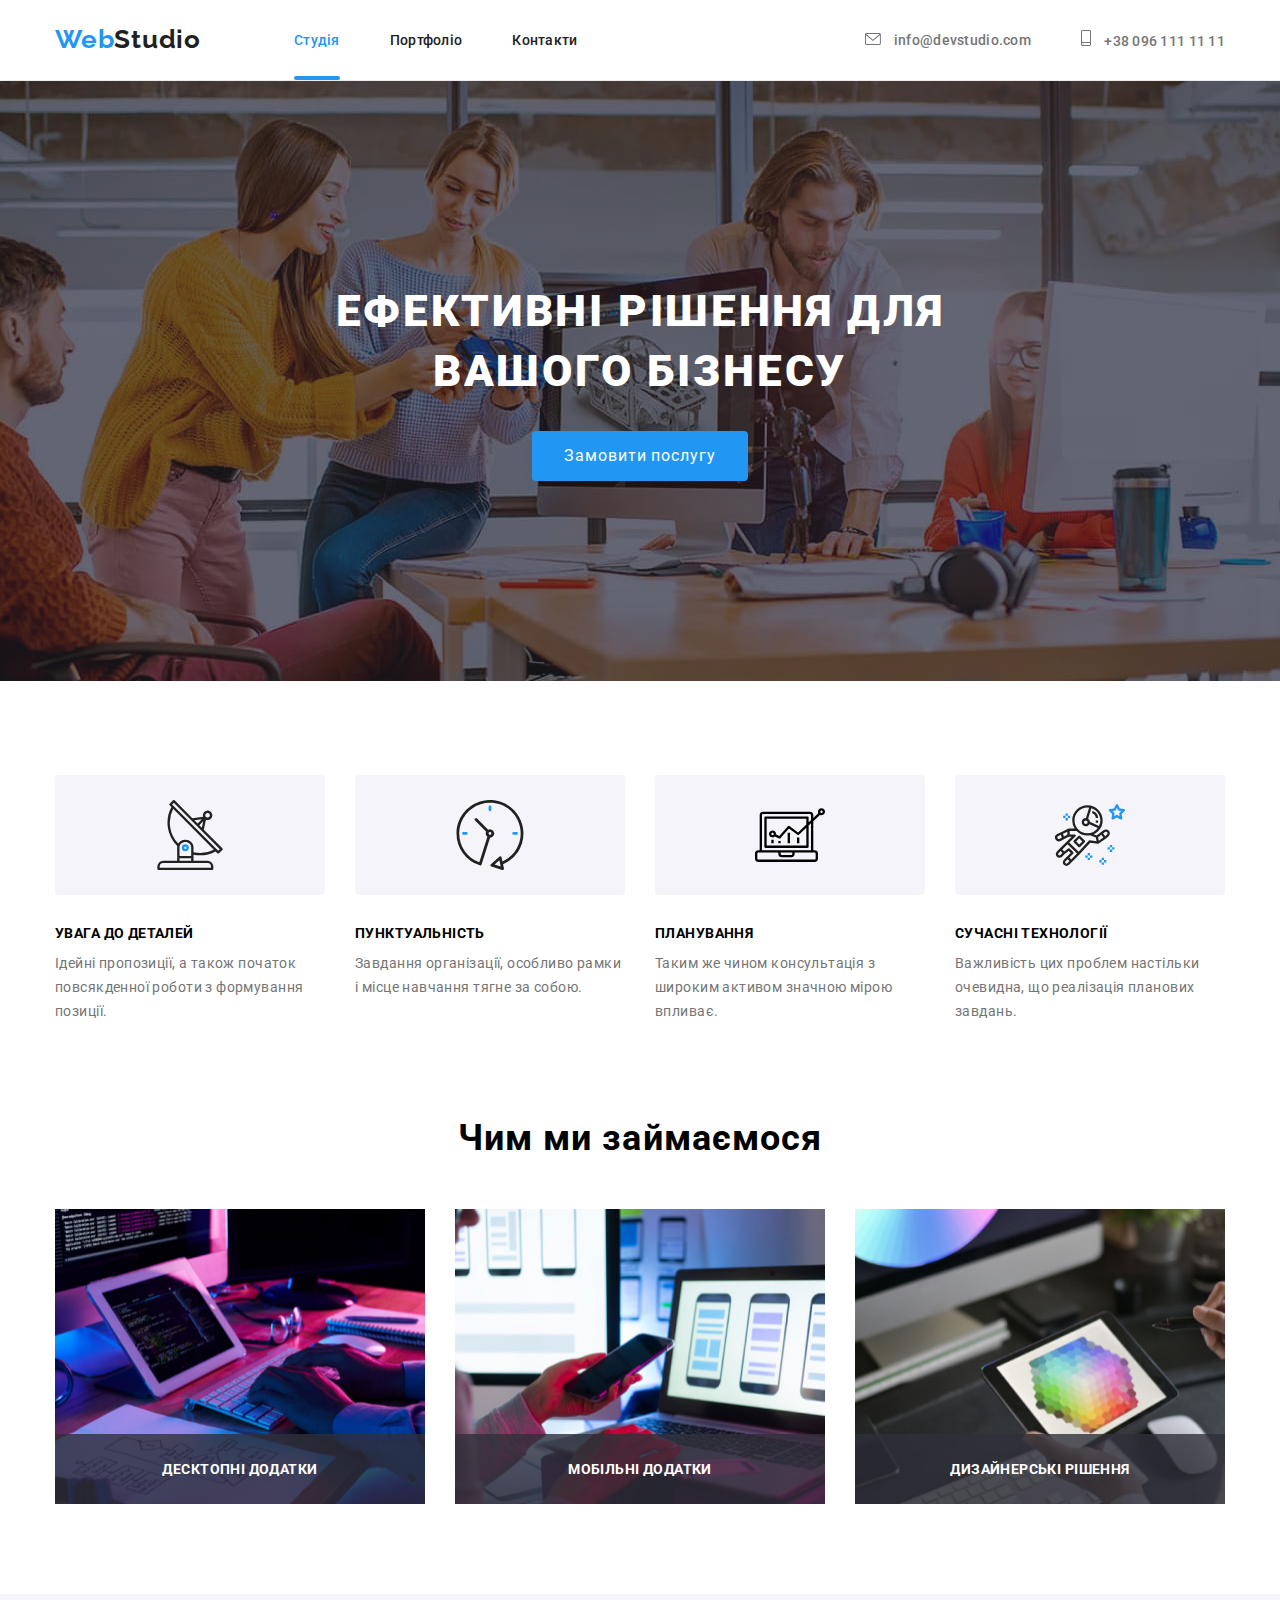
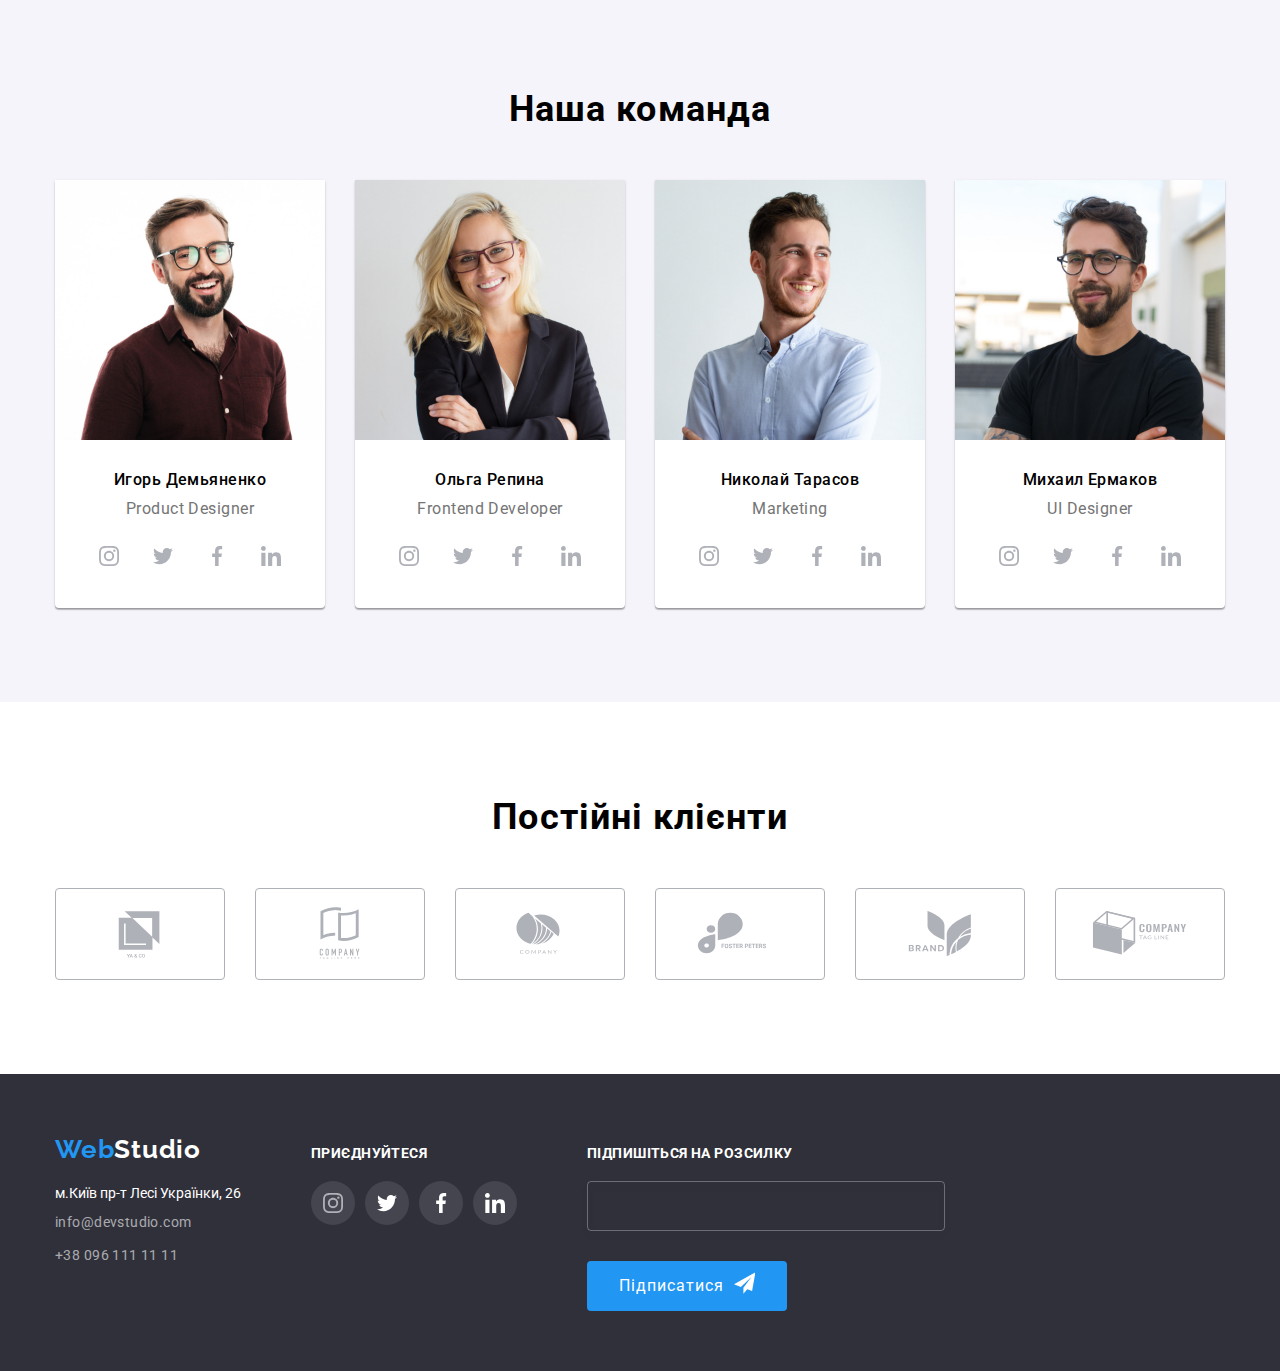
==== index.html @ 28ebb32f "додає частину стилів для модалки" ====
<!DOCTYPE html>
<html lang="uk">
  <head>
    <meta charset="UTF-8" />
    <meta http-equiv="X-UA-Compatible" content="IE=edge" />
    <meta name="viewport" content="width=device-width, initial-scale=1.0" />
    <title>Головна</title>
    <link rel="preconnect" href="https://fonts.googleapis.com" />
    <link rel="preconnect" href="https://fonts.gstatic.com" crossorigin />
    <link
      href="https://fonts.googleapis.com/css2?family=Raleway:wght@700&family=Roboto:wght@400;500;700;900&display=swap"
      rel="stylesheet"
    />
    <link
      rel="stylesheet"
      href="https://cdnjs.cloudflare.com/ajax/libs/modern-normalize/1.1.0/modern-normalize.min.css"
    />
    <link rel="stylesheet" href="./css/styles.css" />
  </head>
  <body>
    <!-- HEADER -->
    <header class="header">
      <div class="container header-container">
        <nav class="header-container header-nav">
          <a class="logo" href="" lang="en"
            >Web<span class="logo-accent">Studio</span></a
          >
          <ul class="list site-nav">
            <li class="list-nav-item"><a class="site-nav header-link current" href="">Студія</a></li>
            <li class="list-nav-item"><a class="site-nav header-link" href="./portfolio.html">Портфоліо</a></li>
            <li class="list-nav-item"><a class="site-nav header-link" href="">Контакти</a></li>
          </ul>
        </nav>
        <ul class="list header-container">
          <li>
            <a class="contacts" href="mailto:info@devstudio.com"
        ><svg class="contacts-icon" width="16" height="12"><use href="./images/icons.svg#envelope"></use>
        </svg> info@devstudio.com</a
            >
          </li>
          <li><a class="contacts" href="tel:+380961111111"> <svg class="contacts-icon" width="10" height="16">
            <use href="./images/icons.svg#smartphone"></use>
          </svg> +38 096 111 11 11</a></li>
        </ul>
      </div>
    </header>
    <!-- MAIN -->
    <main>
      <!-- Ефективні рішення -->
      <section class="overlay heading hero-heading">
        <h1 class="heading heading-title">Ефективні рішення для вашого бізнесу</h1>
        <button type="button" class="button" data-modal-open>Замовити послугу</button>
      </section>

      <!--  Особливості (приховано)-->
      <section class="features section">
        
        <div class="container features-container">
          <h2 class="visually-hidden">Особливості компанії</h2>
          <ul class="list features-list">
            <li class="features-items">
              <div class="icon-box">
              <svg width="70" height="70">
                <use href="./images/icons.svg#antenna"></use>
              </svg>
            </div>
              <h3 class="features-item">Увага до деталей</h3>
              <p class="features-item-descr">
                Ідейні пропозиції, а також початок повсякденної роботи з формування позиції.
              </p>
            </li>
            <li class="features-items">
              <div class="icon-box">
                <svg width="70" height="70">
                  <use href="./images/icons.svg#clock"></use>
                </svg>
              </div>
              <h3 class="features-item">Пунктуальність</h3>
              <p class="features-item-descr">
                Завдання організації, особливо рамки і місце навчання тягне за собою.
              </p>
            </li>
            <li class="features-items">
              <div class="icon-box">
                <svg width="70" height="70">
                  <use href="./images/icons.svg#diagram"></use>
                </svg>
              </div>
              <h3 class="features-item">Планування</h3>
              <p class="features-item-descr">
                Таким же чином консультація з широким активом значною мірою впливає.
              </p>
            </li>
            <li class="features-items">
              <div class="icon-box">
                <svg width="70" height="70">
                  <use href="./images/icons.svg#astronaut"></use>
                </svg>
              </div>
              <h3 class="features-item">Сучасні технології</h3>
              <p class="features-item-descr">
                Важливість цих проблем настільки очевидна, що реалізація планових завдань.
              </p>
            </li>
          </ul>
        </div>
      </section>

      <!-- Чим займаються -->
      <section>
        <div class="container work-container">
          <h2 class="heading-two">Чим ми займаємося</h2>
          <ul class="list list-container">
            <li class="list-container-item">
              <img src="./images/box1.jpg" alt="Руки на клавіатурі" width="370" height="295" />
              <div class="work-overlay">
                <p class="work-overlay-text">Десктопні додатки</p>
              </div>
            </li>
            <li class="list-container-item">
              <img src="./images/box2.jpg" alt="Телефон у руці" width="370" height="295" />
              <div class="work-overlay">
                <p class="work-overlay-text">Мобільні додатки</p>
              </div>
            </li>
            <li class="list-container-item">
              <img src="./images/box3.jpg" alt="Планшет у руці" width="370" height="295" />
              <div class="work-overlay">
                <p class="work-overlay-text">Дизайнерські рішення</p>
              </div>
            </li>
          </ul>
        </div>
      </section>
      <!-- Наша команда -->
      <section class="section team-section">
        <div class="container">
          <h2 class="heading-two">Наша команда</h2>
          <ul class="list team-container">
            <li class="team-card">
              <img src="./images/img-team1.jpg" alt="Фото дизайнера" width="270" height="260" />
              <div class="team-wrapper">
                <h3 class="team-name">Игорь Демьяненко</h3>
                <p class="team-job" lang="en">Product Designer</p>
                <ul class="socials list">
                  <li class="socials-item">
                    <a class="socials-link link" href="" target="_blank" rel="noopener noreferrer" aria-label="instagram">
                      <svg class="socials-icon" width="20" height="20">
                        <use href="./images/icons.svg#instagram"></use>
                      </svg>
                    </a>
                  </li>

                  <li class="socials-item">
                    <a class="socials-link link" href="" target="_blank" rel="noopener noreferrer" aria-label="twitter">
                      <svg class="socials-icon" width="20" height="20">
                        <use href="./images/icons.svg#twitter"></use>
                      </svg>
                    </a>
                  </li>

                  <li class="socials-item">
                    <a class="socials-link link" href="" target="_blank" rel="noopener noreferrer" aria-label="facebook">
                      <svg class="socials-icon" width="20" height="20">
                        <use href="./images/icons.svg#facebook"></use>
                      </svg>
                    </a>
                  </li>

                  <li class="socials-item">
                    <a class="socials-link link" href="" target="_blank" rel="noopener noreferrer" aria-label="linkedin">
                      <svg class="socials-icon" width="20" height="20">
                        <use href="./images/icons.svg#linkedin"></use>
                      </svg>
                    </a>
                  </li>
              </div>
            </li>
            <li class="team-card">
              <img src="./images/img-team2.jpg" alt="Фото разработчика" width="270" height="260" />
              <div class="team-wrapper">
                <h3 class="team-name">Ольга Репина</h3>
                <p class="team-job" lang="en">Frontend Developer</p>
                <ul class="socials list">
                  <li class="socials-item">
                    <a class="socials-link link" href="" target="_blank" rel="noopener noreferrer" aria-label="instagram">
                      <svg class="socials-icon" width="20" height="20">
                        <use href="./images/icons.svg#instagram"></use>
                      </svg>
                    </a>
                  </li>

                  <li class="socials-item">
                    <a class="socials-link link" href="" target="_blank" rel="noopener noreferrer" aria-label="twitter">
                      <svg class="socials-icon" width="20" height="20">
                        <use href="./images/icons.svg#twitter"></use>
                      </svg>
                    </a>
                  </li>

                  <li class="socials-item">
                    <a class="socials-link link" href="" target="_blank" rel="noopener noreferrer" aria-label="facebook">
                      <svg class="socials-icon" width="20" height="20">
                        <use href="./images/icons.svg#facebook"></use>
                      </svg>
                    </a>
                  </li>

                  <li class="socials-item">
                    <a class="socials-link link" href="" target="_blank" rel="noopener noreferrer" aria-label="linkedin">
                      <svg class="socials-icon" width="20" height="20">
                        <use href="./images/icons.svg#linkedin"></use>
                      </svg>
                    </a>
                  </li>
      
                  
              </div>
            </li>
            <li class="team-card">
              <img src="./images/img-team3.jpg" alt="Фото маркетолога" width="270" height="260" />
              <div class="team-wrapper">
                <h3 class="team-name">Николай Тарасов</h3>
                <p class="team-job" lang="en">Marketing</p>
                <ul class="socials list">
                  <li class="socials-item">
                    <a class="socials-link link" href="" target="_blank" rel="noopener noreferrer" aria-label="instagram">
                      <svg class="socials-icon" width="20" height="20">
                        <use href="./images/icons.svg#instagram"></use>
                      </svg>
                    </a>
                  </li>

                  <li class="socials-item">
                    <a class="socials-link link" href="" target="_blank" rel="noopener noreferrer" aria-label="twitter">
                      <svg class="socials-icon" width="20" height="20">
                        <use href="./images/icons.svg#twitter"></use>
                      </svg>
                    </a>
                  </li>

                  <li class="socials-item">
                    <a class="socials-link link" href="" target="_blank" rel="noopener noreferrer" aria-label="facebook">
                      <svg class="socials-icon" width="20" height="20">
                        <use href="./images/icons.svg#facebook"></use>
                      </svg>
                    </a>
                  </li>

                  <li class="socials-item">
                    <a class="socials-link link" href="" target="_blank" rel="noopener noreferrer" aria-label="linkedin">
                      <svg class="socials-icon" width="20" height="20">
                        <use href="./images/icons.svg#linkedin"></use>
                      </svg>
                    </a>
                  </li>
              </div>
            </li>
            <li class="team-card">
              <img
                src="./images/img-team4.jpg"
                alt="Фото дизайнера интерфейса"
                width="270"
                height="260"
              />
              <div class="team-wrapper">
                <h3 class="team-name">Михаил Ермаков</h3>
                <p class="team-job" lang="en">UI Designer</p>
                <ul class="socials list">
                  <li class="socials-item">
                    <a class="socials-link link" href="" target="_blank" rel="noopener noreferrer" aria-label="instagram">
                      <svg class="socials-icon" width="20" height="20">
                        <use href="./images/icons.svg#instagram"></use>
                      </svg>
                    </a>
                  </li>

                  <li class="socials-item">
                    <a class="socials-link link" href="" target="_blank" rel="noopener noreferrer" aria-label="twitter">
                      <svg class="socials-icon" width="20" height="20">
                        <use href="./images/icons.svg#twitter"></use>
                      </svg>
                    </a>
                  </li>

                  <li class="socials-item">
                    <a class="socials-link link" href="" target="_blank" rel="noopener noreferrer" aria-label="facebook">
                      <svg class="socials-icon" width="20" height="20">
                        <use href="./images/icons.svg#facebook"></use>
                      </svg>
                    </a>
                  </li>

                  <li class="socials-item">
                    <a class="socials-link link" href="" target="_blank" rel="noopener noreferrer" aria-label="linkedin">
                      <svg class="socials-icon" width="20" height="20">
                        <use href="./images/icons.svg#linkedin"></use>
                      </svg>
                    </a>
                  </li>
              </div>
            </li>
          </ul>
          </ul>
        </div>
      </section>
    </main>

<!-- Постійні клієнти -->
<section class="section">
  <div class="container">
<h2 class="heading-two">Постійні клієнти</h2>

<ul class="clients-container list">
  <li class="clients-container">
    <a class="link clients-link" href="" target="_blank" rel="noopener noreferrer" aria-label="logo-one">
      <svg class="clients-icon" width="106" height="60">
        <use href="./images/icons.svg#logo-1"></use>
      </svg>
    </a>
  </li>

  <li class="clients-container">
    <a class="link clients-link" href="" target="_blank" rel="noopener noreferrer" aria-label="logo-two">
      <svg class="clients-icon" width="106" height="60">
        <use href="./images/icons.svg#logo-2"></use>
      </svg>
    </a>
  </li>
  <li class="clients-container">
    <a class="link clients-link" href="" target="_blank" rel="noopener noreferrer" aria-label="logo-three">
      <svg class="clients-icon" width="106" height="60">
        <use href="./images/icons.svg#logo-3"></use>
      </svg>
    </a>
  </li>
  <li class="clients-container">
    <a class="link clients-link" href="" target="_blank" rel="noopener noreferrer" aria-label="logo-four">
      <svg class="clients-icon" width="106" height="60">
        <use href="./images/icons.svg#logo-4"></use>
      </svg>
    </a>
  </li>
  <li class="clients-container">
    <a class="link clients-link" href="" target="_blank" rel="noopener noreferrer" aria-label="logo-five">
      <svg class="clients-icon" width="106" height="60">
        <use href="./images/icons.svg#logo-5"></use>
      </svg>
    </a>
  </li>
  <li class="clients-container">
    <a class="link clients-link" href="" target="_blank" rel="noopener noreferrer" aria-label="logo-six">
      <svg class="clients-icon" width="106" height="60">
        <use href="./images/icons.svg#logo-6"></use>
      </svg>
    </a>
  </li>
</ul>
  </div>
  

</section>

    <!-- Футер -->
    <footer class="bottom">
      <div class="container bottom-container">
        <div><a class="bottom-logo" href="" lang="en"
          >Web<span class="bottom-logo-accent">Studio</span></a
        >
        <address class="contact-info">
          <p class="place">м.Київ пр-т Лесі Українки, 26</p>
          <ul class="list list-bottom-contacts">
            <li>
              <a class="bottom-contacts" href="mailto:info@devstudio.com">info@devstudio.com</a>
            </li>
            <li><a class="bottom-contacts" href="tel:+380961111111">+38 096 111 11 11</a></li>
          </ul>
        </address>
      </div>
<div class="bottom-invitation">
  <p class="bottom-invitation-text">Приєднуйтеся</p>
  <ul class="socials list">
    <li class="bottom-socials-item">
      <a class="bottom-socials-link link" href="" target="_blank" rel="noopener noreferrer" aria-label="instagram">
        <svg class="socials-icon" width="20" height="20">
          <use href="./images/icons.svg#instagram"></use>
        </svg>
      </a>
    </li>

    <li class="bottom-socials-item">
      <a class="bottom-socials-link link" href="" target="_blank" rel="noopener noreferrer" aria-label="twitter">
        <svg class="bottom-socials-icon" width="20" height="20">
          <use href="./images/icons.svg#twitter"></use>
        </svg>
      </a>
    </li>

    <li class="bottom-socials-item">
      <a class="bottom-socials-link link" href="" target="_blank" rel="noopener noreferrer" aria-label="facebook">
        <svg class="bottom-socials-icon" width="20" height="20">
          <use href="./images/icons.svg#facebook"></use>
        </svg>
      </a>
    </li>

    <li class="bottom-socials-item">
      <a class="bottom-socials-link link" href="" target="_blank" rel="noopener noreferrer" aria-label="linkedin">
        <svg class="bottom-socials-icon" width="20" height="20">
          <use href="./images/icons.svg#linkedin"></use>
        </svg>
      </a>
    </li>
    </ul>
</div>

<div class="bottom-invitation">
  <p class="bottom-invitation-text">Підпишіться на розсилку</p>
<form>
<input class="bottom-user-email" type="email">
<button type="submit" class="bottom-button">Підписатися <svg class="bottom-subscr-icon" width="24" height="24">
  <use href="./images/icons.svg#icon-send"></use>
</svg> </button>

</form>

</div>
</div>
    </footer>

<!-- Модалка -->
<div class="backdrop is-hidden" data-modal>
<div class="modal">
  <button class="modal-btn" data-modal-close>
    <svg class="modal-btn-icon" width="18" height="18">
      <use href="./images/icons.svg#close"></use>
    </svg>
  </button>

  <form class="register-form">
    <strong class="register-form-title">Залиште свої дані, ми вам зателефонуємо</strong>
    <div class="register-form-group" role="group">
      <label class="register-form-wrap">
      <span class="form-label">Ім'я</span>
      <input class="form-input" type="text" name="user-name">
<svg class="form-icon" width="18" height="18">
  <use href="./images/icons.svg#person-black"></use>
</svg>
</label> 

<label class="register-form-wrap">
  <span class="form-label">Телефон</span>
  <input class="form-input" type="tel" name="user-tel">
<svg class="form-icon" width="18" height="18">
<use href="./images/icons.svg#phone-black"></use>
</svg>
</label> 

<label class="register-form-wrap">
  <span class="form-label">Пошта</span>
  <input class="form-input" type="email" name="user-email">
<svg class="form-icon" width="18" height="18">
<use href="./images/icons.svg#email-black"></use>
</svg>
</label> 

<label class="register-form-wrap">
  <span class="form-label">Коментар</span>
  <textarea class="register-form-input" type="text" name="comment" placeholder="Введіть текст"></textarea>
</label> 
</div>

<!-- Приймаю умови -->
<label class="register-form-agreement">
  
  <input class="register-checkbox" type="checkbox" name="agreement">
  <svg class="register-form-icon" width="16" height="15">
<use class="register-form-icon-unchecked" href="./images/icons.svg#checkbox"></use>
<use class="register-form-icon-checked" href="./images/icons.svg#icon-check"></use>
</svg>
<span class="">Погоджуюся з розсилкою та приймаю <a href="">Умови договору</a></span>
</label> 




<button class="register-form-btn" type="submit">Відправити</button>

  </form>
</div>

</div>


    <script src="./js/modal.js"></script>
  </body>
</html>
---- css/styles.css ----
:root {
  /* fonts */
  --main-font: 'Roboto', sans-serif;
  --additional-font: 'Raleway', sans-serif;
  /* text colors */
  --dark-txt-color: #212121;
  --grey-txt-color: #757575;
  --white-txt-color: #ffffff;
  --accent-txt-color: #2196f3;
  /* bg colors */
  --main-bgc: #ffffff;
  --additional-bgc: #2f303a;
  --accent-color: #2196f3;
  /* icons colors */
  --grey-icon-color: #afb1b8;
  --accent-icon-color: #2196f3;
  --white-icon-color: #ffffff;
}

body {
  font-family: var(--main-font);
  background: var(--main-bgc);
  margin: 0;
}

.container {
  width: 1200px;
  margin-right: auto;
  margin-left: auto;
  padding-right: 15px;
  padding-left: 15px;
}

/* Reset styles */
h1,
h2,
h3,
h4,
h5,
h6,
p {
  margin: 0;
}

img {
  display: block;
}

.list {
  list-style: none;
  text-decoration: none;
  padding: 0;
  margin: 0;
}

.link {
  text-decoration: none;
  color: currentColor;
}

/* Стилі для index.html */
/* Header для двох сторінок + частина Footer*/
.header {
  border-bottom: 1px solid #ececec;
}

.header-container {
  display: flex;
  align-items: center;
}

.header-nav {
  margin-right: auto;
}

.header-link {
  padding-top: 32px;
  padding-bottom: 32px;
  display: block;
}

.logo {
  font-family: var(--additional-font);
  font-weight: 700;
  font-size: 26px;
  line-height: calc(31 / 26);
  letter-spacing: 0.03em;
  color: var(--accent-txt-color);
  text-decoration: none;
  margin-right: 93px;
  padding-top: 24px;
  padding-bottom: 25px;
}
.logo-accent {
  color: var(--dark-txt-color);
}

.site-nav {
  font-weight: 500;
  font-size: 14px;
  line-height: calc(16 / 14);
  letter-spacing: 0.02em;
  text-decoration: none;
  color: var(--dark-txt-color);

  transition-property: color;
  transition-duration: 250ms;
  transition-timing-function: cubic-bezier(0.4, 0, 0.2, 1);
}

.list.site-nav {
  display: flex;
  gap: 50px;
}

.site-nav:hover,
.site-nav:focus {
  color: var(--accent-color);
}

.list .site-nav.current {
  color: var(--accent-txt-color);
}

.list-nav-item {
  position: relative;
}

.header-link.current::after {
  content: '';
  position: absolute;
  bottom: 0;
  left: 0;
  display: block;
  width: 100%;
  height: 4px;
  background-color: var(--accent-color);
  border-radius: 2px;
}

.list.header-container {
  gap: 50px;
}
.contacts {
  font-weight: 500;
  font-size: 14px;
  line-height: calc(16 / 14);
  letter-spacing: 0.02em;
  color: var(--grey-txt-color);
  text-decoration: none;
  padding-top: 32px;
  padding-bottom: 32px;

  transition-property: color;
  transition-duration: 250ms;
  transition-timing-function: cubic-bezier(0.4, 0, 0.2, 1);
}

.contacts:hover,
.contacts:focus {
  color: var(--accent-color);
}

.contacts-icon {
  fill: currentColor;
  margin-right: 10px;
}

/* Ефективні рішення  */
.heading {
  font-family: inherit;
  font-weight: 900;
  font-size: 44px;
  line-height: calc(60 / 44);
  text-align: center;
  letter-spacing: 0.06em;
  text-transform: uppercase;
  color: var(--white-txt-color);
}

.hero-heading {
  padding-top: 200px;
  padding-bottom: 200px;
}

.heading-title {
  width: 696px;
  margin-left: auto;
  margin-right: auto;
}

/*ФОНОВЕ ЗОБРАЖЕННЯ  */
.overlay {
  height: 600px;
  max-width: 1600px;
  margin-right: auto;
  margin-left: auto;
  background-image: linear-gradient(to right, rgba(47, 48, 58, 0.4), rgba(47, 48, 58, 0.4)),
    url('../images/img-bg.jpg');
  background-repeat: no-repeat;
  background-size: cover;
  background-position: center;
}

/* Кнопка Замовити послугу */

.button {
  color: var(--white-txt-color);
  background-color: var(--accent-color);
  border: var(--accent-color);
  cursor: pointer;
  font-size: 16px;
  line-height: calc(30 / 16);
  letter-spacing: 0.06em;
  font-family: inherit;
  padding: 10px 32px;
  border-radius: 4px;
  margin-top: 30px;

  transition-property: background-color;
  transition-duration: 250ms;
  transition-timing-function: cubic-bezier(0.4, 0, 0.2, 1);
}

.button:hover,
.button:focus {
  background-color: #188ce8;
}

/* Особливості компанії */
.visually-hidden {
  position: absolute;
  width: 1px;
  height: 1px;
  margin: -1px;
  border: 0;
  padding: 0;
  white-space: nowrap;
  clip-path: inset(100%);
  clip: rect(0 0 0 0);
  overflow: hidden;
}

.features-list {
  display: flex;
  gap: 30px;
}

.features-container {
  width: 1200px;
  margin-left: auto;
  margin-right: auto;
  padding-left: 15px;
  padding-right: 15px;
}

.features-items {
  width: 270px;
}

.features-item {
  font-weight: 700;
  font-size: 14px;
  line-height: calc(16 / 14);
  letter-spacing: 0.03em;
  text-transform: uppercase;
  margin-bottom: 10px;
}

.features-item-descr {
  font-size: 14px;
  line-height: calc(24 / 14);
  letter-spacing: 0.03em;
  color: var(--grey-txt-color);
}

.icon-box {
  display: flex;
  justify-content: center;
  align-items: center;
  margin-bottom: 30px;
  height: 120px;
  background-color: #f5f4fa;
  border-radius: 4px;
}

/* Чим займаються */
.work-container {
  padding-bottom: 90px;
}

.list-container {
  display: flex;
  gap: 30px;
}
.list-container-item {
  position: relative;
}

.work-overlay {
  position: absolute;
  display: flex;
  width: 370px;
  height: 70px;
  left: 0px;
  bottom: 0px;
  z-index: 50;
  background: rgba(47, 48, 58, 0.8);
  justify-content: center;
  align-items: center;
}
.work-overlay-text {
  font-weight: 700;
  font-size: 14px;
  line-height: calc(16 / 14);
  letter-spacing: 0.03em;
  text-transform: uppercase;
  color: var(--white-txt-color);
}

/* Наша команда */
.team-section {
  background-color: #f5f4fa;
}

.heading-two {
  font-weight: 700;
  font-size: 36px;
  line-height: calc(42 / 36);
  letter-spacing: 0.03em;
  text-align: center;
  margin-bottom: 50px;
}

.team-container {
  display: flex;
  gap: 30px;
}

.team-card {
  box-shadow: 0px 1px 3px rgba(0, 0, 0, 0.12), 0px 1px 1px rgba(0, 0, 0, 0.14),
    0px 2px 1px rgba(0, 0, 0, 0.2);
  border-radius: 0px 0px 4px 4px;
  background-color: var(--main-bgc);
}

.team-wrapper {
  padding-top: 30px;
  padding-bottom: 30px;
}

.team-name {
  font-size: 16px;
  font-weight: 500;
  line-height: calc(19 / 16);
  text-align: center;
  letter-spacing: 0.03em;
  margin-bottom: 10px;
}

.team-job {
  line-height: calc(19 / 16);
  text-align: center;
  letter-spacing: 0.03em;
  color: var(--grey-txt-color);
  margin-bottom: 16px;
}

/* Social icons */
.socials {
  display: flex;
  align-items: center;
  justify-content: center;
  gap: 10px;
}

.socials-link {
  display: flex;
  align-items: center;
  justify-content: center;
  width: 44px;
  height: 44px;
  background-color: var(--main-bgc);
  border-radius: 50%;

  transition-property: background-color;
  transition-duration: 250ms;
  transition-timing-function: cubic-bezier(0.4, 0, 0.2, 1);
}

.socials-icon {
  fill: var(--grey-icon-color);
  transition-property: fill;
  transition-duration: 250ms;
  transition-timing-function: cubic-bezier(0.4, 0, 0.2, 1);
}

.socials-link:hover,
.socials-link:focus {
  background-color: var(--accent-color);
}

.socials-link:hover .socials-icon,
.socials-link:focus .socials-icon {
  fill: var(--white-icon-color);
}

/* Фільтри-кнопки на сторінці Портфоліо*/
.filters-container {
  display: flex;
  justify-content: center;
  gap: 8px;
  margin-bottom: 50px;
}

.filters-button {
  font-weight: 500;
  font-family: inherit;
  font-size: 16px;
  line-height: calc(26 / 16);
  letter-spacing: 0.03em;
  border: transparent;
  border-radius: 4px;
  cursor: pointer;
  padding: 6px 22px;
  box-shadow: none;
  transition-property: color, background-color, box-shadow;
  transition-duration: 250ms;
  transition-timing-function: cubic-bezier(0.4, 0, 0.2, 1);
}

.filters-button:hover,
.filters-button:focus {
  color: var(--white-txt-color);
  background-color: var(--accent-color);
  box-shadow: 0px 3px 1px rgba(0, 0, 0, 0.1), 0px 1px 2px rgba(0, 0, 0, 0.08),
    0px 2px 2px rgba(0, 0, 0, 0.12);
  border-radius: 4px;
}

.header-pages {
  font-weight: 500;
  font-size: 14px;
  line-height: calc(16 / 14);
  letter-spacing: 0.02em;
  color: var(--dark-txt-color);
  text-decoration: none;

  transition-property: color;
  transition-duration: 250ms;
  transition-timing-function: cubic-bezier(0.4, 0, 0.2, 1);
}

.header-pages:hover,
.header-pages:focus {
  color: var(--accent-txt-color);
}

/* Products на Портфоліо*/
.products-container {
  display: flex;
  flex-wrap: wrap;
  gap: 30px;
}

.products-card {
  box-shadow: none;
  transition-property: box-shadow;
  transition-duration: 250ms;
  transition-timing-function: cubic-bezier(0.4, 0, 0.2, 1);
}

.products-card:hover,
.products-card:focus {
  display: block;
  box-shadow: 0px 1px 1px rgba(0, 0, 0, 0.12), 0px 4px 4px rgba(0, 0, 0, 0.06),
    1px 4px 6px rgba(0, 0, 0, 0.16);
}
.products-item {
  font-weight: 700;
  font-size: 18px;
  line-height: 2;
  letter-spacing: 0.06em;
}

.products-descr {
  line-height: calc(30 / 16);
  letter-spacing: 0.03em;
  color: var(--grey-txt-color);
  margin-top: 4px;
}

.products-wrapper {
  padding: 20px 24px;
  border: 1px solid #eeeeee;
  border-top: none;
}

.section {
  padding-top: 94px;
  padding-bottom: 94px;
}

/* Products overlay */
.products-thumb {
  position: relative;
  overflow: hidden;
}

.products-overlay {
  position: absolute;
  width: 100%;
  height: 100%;
  padding: 63px 24px;
  background-color: rgba(33, 150, 243, 0.9);
  transform: translateY(0);
  transition: transform 250ms cubic-bezier(0.4, 0, 0.2, 1);
}

.products-card:hover .products-overlay,
.products-card:focus .products-overlay {
  transform: translateY(-100%);
}

.products-overlay-text {
  font-size: 18px;
  line-height: calc (28 / 18);
  letter-spacing: 0.03em;
  color: var(--white-txt-color);
}

/* Clients */
.clients-container {
  display: flex;
  align-items: center;
  gap: 30px;
  padding: 0px;
}

.clients-link {
  width: 170px;
  height: 92px;
  border: 1px solid var(--grey-icon-color);
  border-radius: 4px;
  display: flex;
  align-items: center;
  justify-content: center;
  background-color: var(--main-bgc);

  transition-property: border;
  transition-duration: 250ms;
  transition-timing-function: cubic-bezier(0.4, 0, 0.2, 1);
}
.clients-icon {
  fill: var(--grey-icon-color);

  transition-property: fill;
  transition-duration: 250ms;
  transition-timing-function: cubic-bezier(0.4, 0, 0.2, 1);
}

.clients-link:hover,
.clients-link:focus {
  border: 1px solid var(--accent-icon-color);
}

.clients-link:hover .clients-icon,
.clients-link:focus .clients-icon {
  fill: var(--accent-icon-color);
}

/* Footer */
.bottom-container {
  display: flex;
  align-items: baseline;
}

.contact-info {
  font-style: normal;
  font-size: 14px;
  margin-top: 20px;
}

.bottom {
  background-color: var(--additional-bgc);
  color: var(--white-txt-color);
  padding-top: 60px;
  padding-bottom: 60px;
}

.bottom-logo {
  font-family: var(--additional-font);
  font-weight: 700;
  font-size: 26px;
  line-height: calc(31 / 26);
  letter-spacing: 0.03em;
  color: var(--accent-txt-color);
  text-decoration: none;
}

.bottom-logo-accent {
  color: var(--white-txt-color);
}

.place {
  margin-bottom: 9px;
}

.list.list-bottom-contacts {
  display: flex;
  flex-direction: column;
  gap: 9px;
}

.bottom-contacts {
  font-size: 14px;
  line-height: calc(24 / 14);
  letter-spacing: 0.03em;
  color: rgba(255, 255, 255, 0.6);
  text-decoration: none;

  transition-property: color;
  transition-duration: 250ms;
  transition-timing-function: cubic-bezier(0.4, 0, 0.2, 1);
}

.bottom-contacts:hover,
.bottom-contacts:focus {
  color: var(--accent-color);
}

.bottom-invitation {
  margin-left: 70px;
  justify-content: baseline;
}

.bottom-invitation-text {
  font-weight: 700;
  font-size: 14px;
  line-height: 16px;
  letter-spacing: 0.03em;
  text-transform: uppercase;
  color: var(--white-txt-color);
  margin-bottom: 20px;
}

.bottom-socials-link {
  display: flex;
  align-items: center;
  justify-content: center;
  width: 44px;
  height: 44px;
  background-color: rgba(255, 255, 255, 0.1);
  border-radius: 50%;

  transition-property: background-color;
  transition-duration: 250ms;
  transition-timing-function: cubic-bezier(0.4, 0, 0.2, 1);
}

.bottom-socials-icon {
  fill: var(--white-icon-color);
}

.bottom-socials-link:hover,
.bottom-socials-link:focus {
  background-color: var(--accent-color);
}

.bottom-user-email {
display: flex;
width: 358px;
height: 50px;
border: 1px solid rgba(255, 255, 255, 0.3);
filter: drop-shadow(0px 4px 4px rgba(0, 0, 0, 0.15));
border-radius: 4px;
background-color: transparent;

}

.bottom-button {
  display: flex;
  width: 200px;
  height: 50px;
  color: var(--white-txt-color);
  background-color: var(--accent-color);
  border: var(--accent-color);
  cursor: pointer;
  font-size: 16px;
  line-height: calc(30 / 16);
  letter-spacing: 0.06em;
  font-family: inherit;
  padding: 10px 32px;
  border-radius: 4px;
  margin-top: 30px;
}

.bottom-subscr-icon {
  margin-left: 10px;
}

/* Модалка */
.backdrop {
  position: fixed;
  top: 0;
  left: 0;
  z-index: 1000;
  width: 100%;
  height: 100%;
  background-color: rgba(0, 0, 0, 0.2);
  opacity: 1;
  transition: opacity 250ms cubic-bezier(0.4, 0, 0.2, 1),
    visibility 250ms cubic-bezier(0.4, 0, 0.2, 1);
}

.backdrop.is-hidden {
  opacity: 0;
  visibility: hidden;
  pointer-events: none;
}

.backdrop.is-hidden .modal {
  transform: translate(-50%, -50%) scale(2);
  opacity: 0;
}

.modal {
  position: absolute;
  top: 50%;
  left: 50%;
  width: 528px;
  height: 521px;
  background-color: var(--main-bgc);
  box-shadow: 0px 1px 3px rgba(0, 0, 0, 0.12), 0px 1px 1px rgba(0, 0, 0, 0.14),
    0px 2px 1px rgba(0, 0, 0, 0.2);
  border-radius: 4px;
padding: 40px;

  transform: translate(-50%, -50%) scale(1);
  opacity: 1;
  transition: transform 350ms cubic-bezier(0.4, 0, 0.2, 1),
    opacity 350ms cubic-bezier(0.4, 0, 0.2, 1);
}

.modal-btn {
  position: absolute;
  top: 8px;
  right: 8px;
  padding: 0px;
  display: flex;
  justify-content: center;
  align-items: center;
  background-color: var(--main-bgc);
  border: 1px solid rgba(0, 0, 0, 0.1);
  cursor: pointer;
}

.register-form {
  text-align: center;
}

.register-form-title {
  display:block;
  margin-bottom: 12px;
  font-size: 20px;
line-height: 23px;
text-align: center;
letter-spacing: 0.03em;
color: var(--dark-txt-color);
}

.register-form-group {
  margin-bottom: 20px;
}

.register-form-wrap {
  display: block;
  position: relative;
  margin-bottom: 10px;
  font-size: 12px;
line-height: calc(14 / 12);
letter-spacing: 0.01em;
color: #757575;
}

.register-form-wrap:last-child {
  margin-bottom: 0;
}

.form-label {
  display: block;
  text-align: left;
  margin-bottom: 4px;
}


.form-input,
.register-form-input {
  width: 100%;
  border: 1px solid #2196F3;
  border-radius: 4px;
  padding-left: 42px;
  padding: 12px;
  outline: transparent;
}

.register-form-input {
  resize: none;
  height: 120px;
  padding: 12px 16px;
}

.form-icon {
position: absolute;
bottom: 11px;
left: 12px;
}

.register-form-agreement {
  display: flex;
  align-items: center;
  margin-bottom: 30px;
  gap: 7px;
  font-size: 14px;
line-height: calc(24 / 14);
letter-spacing: 0.03em;
color: #757575;
}

.register-checkbox:checked + .register-form-icon .register-form-icon-unchecked {
opacity: 0;
}

.register-form-icon-checked {
  opacity: 0;
}

.register-checkbox:checked + .register-form-icon .register-form-icon-checked {
  opacity: 1;
  }


.register-form-btn {
  display: inline-flex;
  align-items: center;
  padding: 10px 52px;
  cursor: pointer;
  background-color: var(--accent-color);
box-shadow: 0px 4px 4px rgba(0, 0, 0, 0.15);
border-radius: 4px;
color: var(--white-txt-color);
font-size: 16px;
line-height: calc (30 / 16);
text-align: center;
letter-spacing: 0.06em;
}
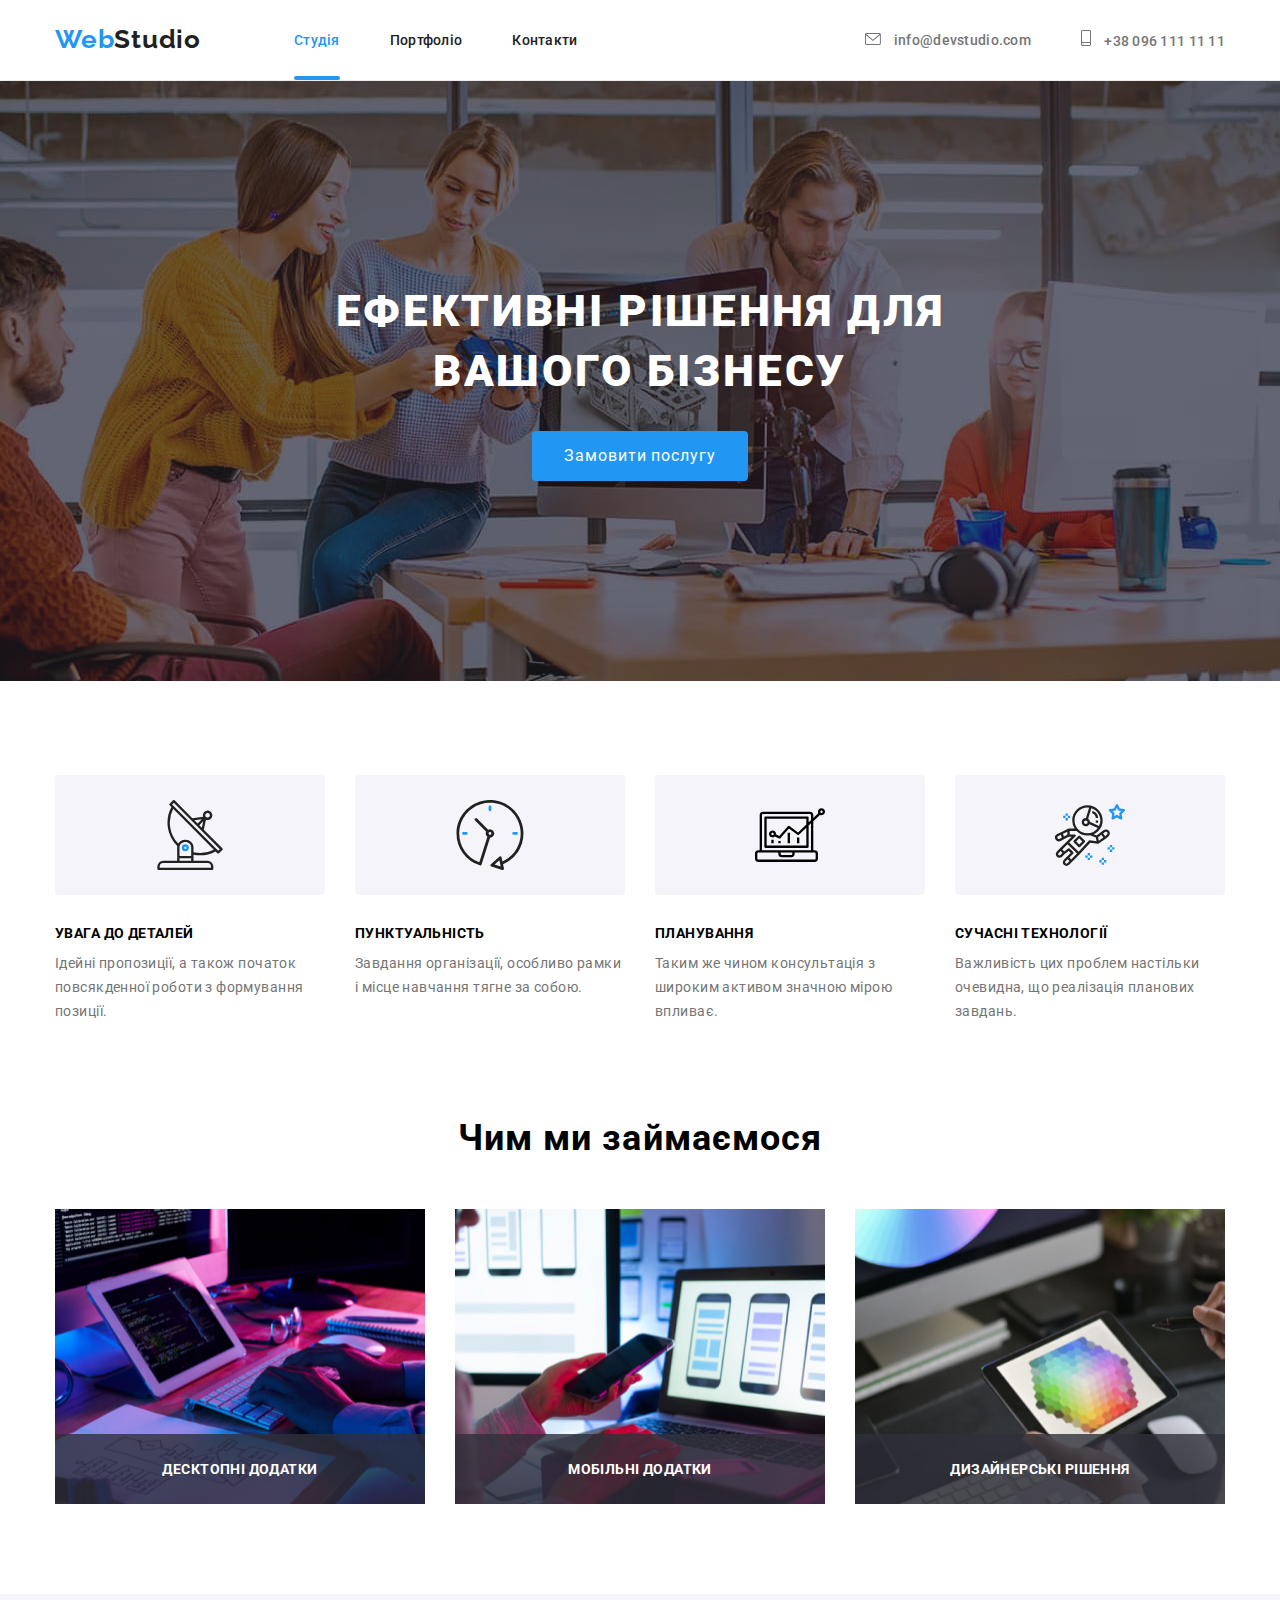
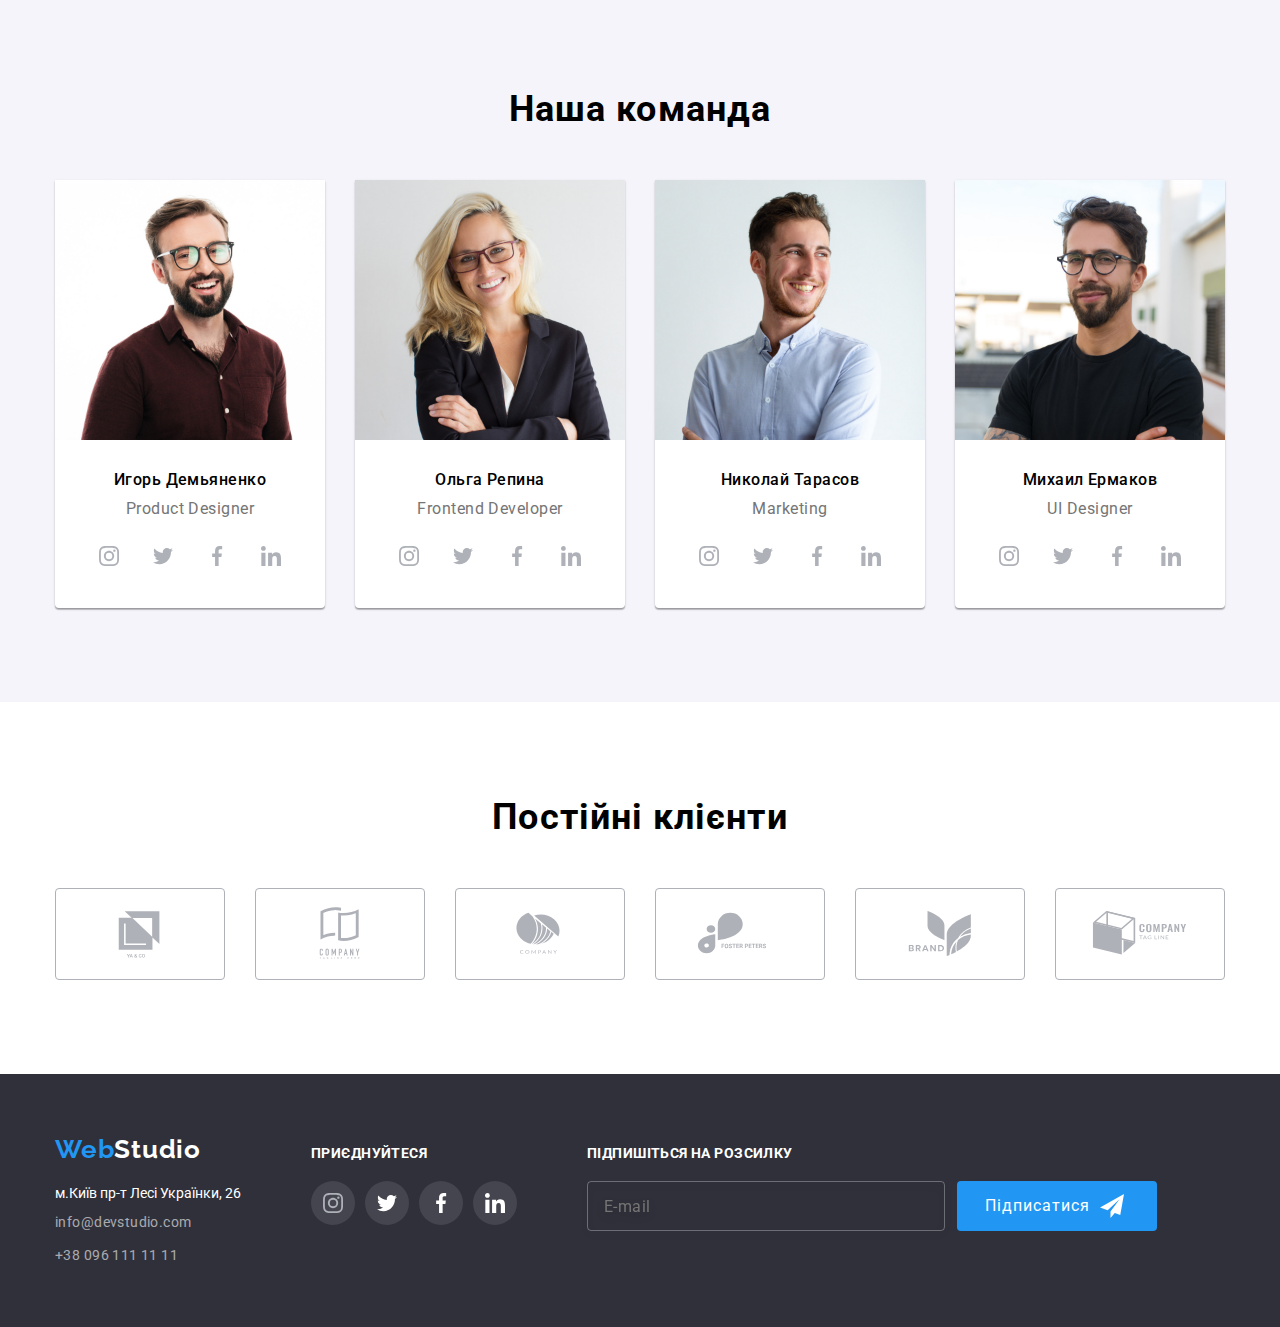
==== commit 9bea2475: "додає форму на футер" ====
--- a/index.html
+++ b/index.html
@@ -416,14 +416,13 @@
 
 <div class="bottom-invitation">
   <p class="bottom-invitation-text">Підпишіться на розсилку</p>
-<form>
-<input class="bottom-user-email" type="email">
-<button type="submit" class="bottom-button">Підписатися <svg class="bottom-subscr-icon" width="24" height="24">
+<form class="bottom-invitation-form">
+<input class="bottom-user-email" type="email" name="email" placeholder="E-mail">
+<button type="submit" class="bottom-button">Підписатися<svg class="bottom-subscr-icon" width="24" height="24">
   <use href="./images/icons.svg#icon-send"></use>
-</svg> </button>
-
+</svg> 
+</button>
 </form>
-
 </div>
 </div>
     </footer>
@@ -472,26 +471,18 @@
 
 <!-- Приймаю умови -->
 <label class="register-form-agreement">
-  
-  <input class="register-checkbox" type="checkbox" name="agreement">
+  <input class="register-checkbox visually-hidden" type="checkbox" name="agreement">
   <svg class="register-form-icon" width="16" height="15">
 <use class="register-form-icon-unchecked" href="./images/icons.svg#checkbox"></use>
 <use class="register-form-icon-checked" href="./images/icons.svg#icon-check"></use>
 </svg>
-<span class="">Погоджуюся з розсилкою та приймаю <a href="">Умови договору</a></span>
+<span class="register-form-agreement-text">Погоджуюся з розсилкою та приймаю <a href="" class="conditions">Умови договору</a></span>
 </label> 
 
-
-
-
 <button class="register-form-btn" type="submit">Відправити</button>
-
   </form>
 </div>
-
-</div>
-
-
+</div>
     <script src="./js/modal.js"></script>
   </body>
 </html>
--- a/css/styles.css
+++ b/css/styles.css
@@ -675,11 +675,17 @@
 filter: drop-shadow(0px 4px 4px rgba(0, 0, 0, 0.15));
 border-radius: 4px;
 background-color: transparent;
-
+padding: 15px 16px;
+font-size: 16px;
+line-height: calc(20 / 16);
+align-items: center;
+letter-spacing: 0.03em;
+color: rgba(255, 255, 255, 0.6);
 }
 
 .bottom-button {
   display: flex;
+  align-items: center;
   width: 200px;
   height: 50px;
   color: var(--white-txt-color);
@@ -690,13 +696,19 @@
   line-height: calc(30 / 16);
   letter-spacing: 0.06em;
   font-family: inherit;
-  padding: 10px 32px;
-  border-radius: 4px;
-  margin-top: 30px;
+  padding: 10px 28px;
+  border-radius: 4px; 
 }
 
 .bottom-subscr-icon {
   margin-left: 10px;
+}
+
+.bottom-invitation-form {
+  display: flex;
+  gap: 12px;
+  align-items: center;
+  justify-content: baseline;
 }
 
 /* Модалка */
@@ -729,7 +741,7 @@
   top: 50%;
   left: 50%;
   width: 528px;
-  height: 521px;
+  height: 581px;
   background-color: var(--main-bgc);
   box-shadow: 0px 1px 3px rgba(0, 0, 0, 0.12), 0px 1px 1px rgba(0, 0, 0, 0.14),
     0px 2px 1px rgba(0, 0, 0, 0.2);
@@ -753,6 +765,12 @@
   background-color: var(--main-bgc);
   border: 1px solid rgba(0, 0, 0, 0.1);
   cursor: pointer;
+  transition: fill 250ms cubic-bezier(0.4, 0, 0.2, 1),
+  visibility 250ms cubic-bezier(0.4, 0, 0.2, 1);
+}
+
+.modal-btn:hover {
+  fill: var(--accent-icon-color);
 }
 
 .register-form {
@@ -793,15 +811,18 @@
   margin-bottom: 4px;
 }
 
-
 .form-input,
 .register-form-input {
   width: 100%;
-  border: 1px solid #2196F3;
+  border: 1px solid rgba(33, 33, 33, 0.2);
   border-radius: 4px;
   padding-left: 42px;
-  padding: 12px;
+  padding-top: 12px;
+  padding-bottom: 12px;
   outline: transparent;
+  cursor: pointer;
+  transition: border 250ms cubic-bezier(0.4, 0, 0.2, 1),
+  visibility 250ms cubic-bezier(0.4, 0, 0.2, 1);
 }
 
 .register-form-input {
@@ -810,25 +831,51 @@
   padding: 12px 16px;
 }
 
+.form-input:hover,
+.form-input:focus,
+.register-form-input:hover,
+.register-form-input:focus {
+border-radius: 4px;
+  border: 1px solid #2196F3;
+}
+
+.form-input:hover + .form-icon,
+.form-input:focus + .form-icon {
+  fill: var(--accent-icon-color);
+}
+
+
 .form-icon {
 position: absolute;
 bottom: 11px;
 left: 12px;
-}
+transition: fill 250ms cubic-bezier(0.4, 0, 0.2, 1),
+visibility 250ms cubic-bezier(0.4, 0, 0.2, 1);
+}
+
+textarea::placeholder {
+  font-size: 12px;
+line-height: calc(14 / 12);
+letter-spacing: 0.01em;
+color: rgba(117, 117, 117, 0.5);
+}
+
 
 .register-form-agreement {
   display: flex;
   align-items: center;
+  justify-content: center;
   margin-bottom: 30px;
   gap: 7px;
   font-size: 14px;
 line-height: calc(24 / 14);
 letter-spacing: 0.03em;
-color: #757575;
+color: var(--grey-txt-color);
 }
 
 .register-checkbox:checked + .register-form-icon .register-form-icon-unchecked {
 opacity: 0;
+transition: opacity 250ms cubic-bezier(0.4, 0, 0.2, 1);
 }
 
 .register-form-icon-checked {
@@ -839,11 +886,30 @@
   opacity: 1;
   }
 
+.register-form-agreement-text {
+  font-size: 14px;
+line-height: calc(24 / 14);
+letter-spacing: 0.03em;
+color: var(--grey-txt-color);
+user-select: none;
+text-underline-position: under;
+}
+
+.conditions {
+font-size: 14px;
+line-height: calc(24 / 14);
+letter-spacing: 0.03em;
+text-decoration-line: underline;
+color: var(--accent-txt-color);
+}
 
 .register-form-btn {
   display: inline-flex;
   align-items: center;
+  width: 200px;
+  height: 50px;
   padding: 10px 52px;
+  border: var(--accent-color);
   cursor: pointer;
   background-color: var(--accent-color);
 box-shadow: 0px 4px 4px rgba(0, 0, 0, 0.15);
